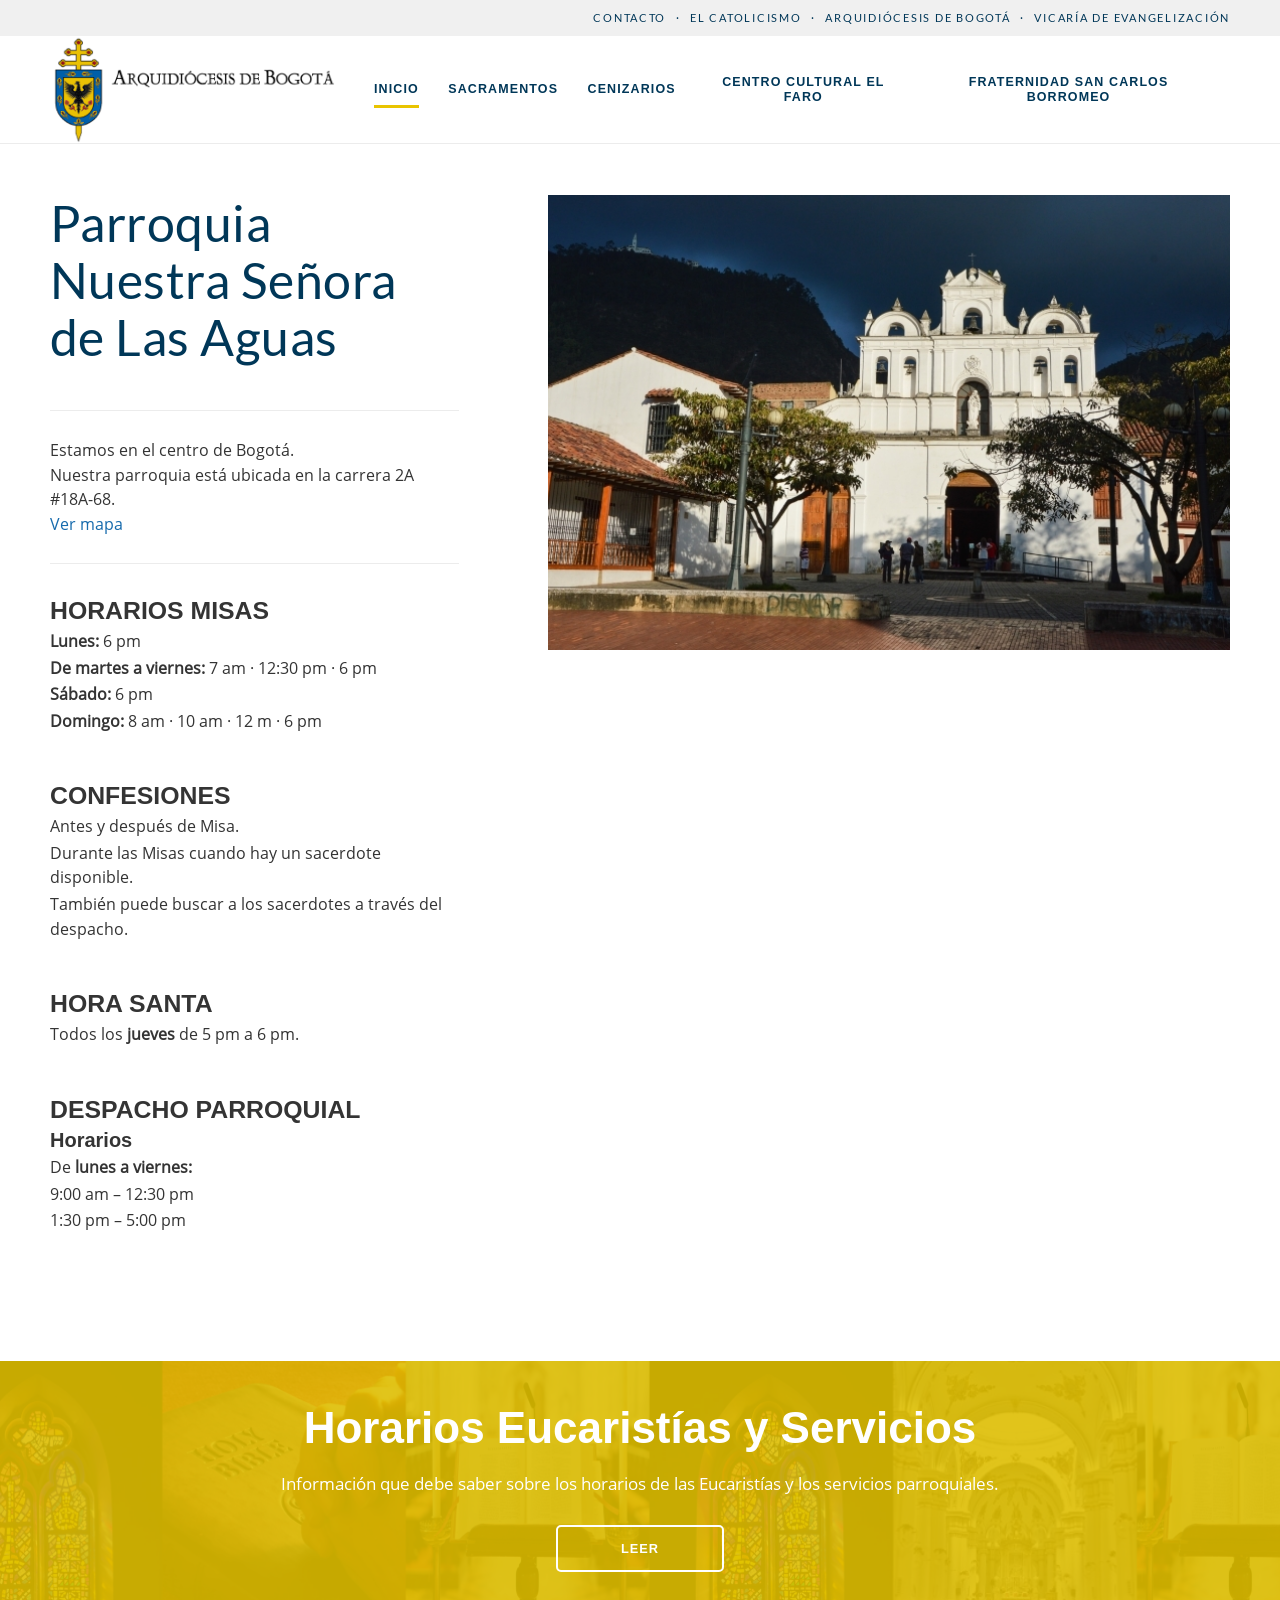
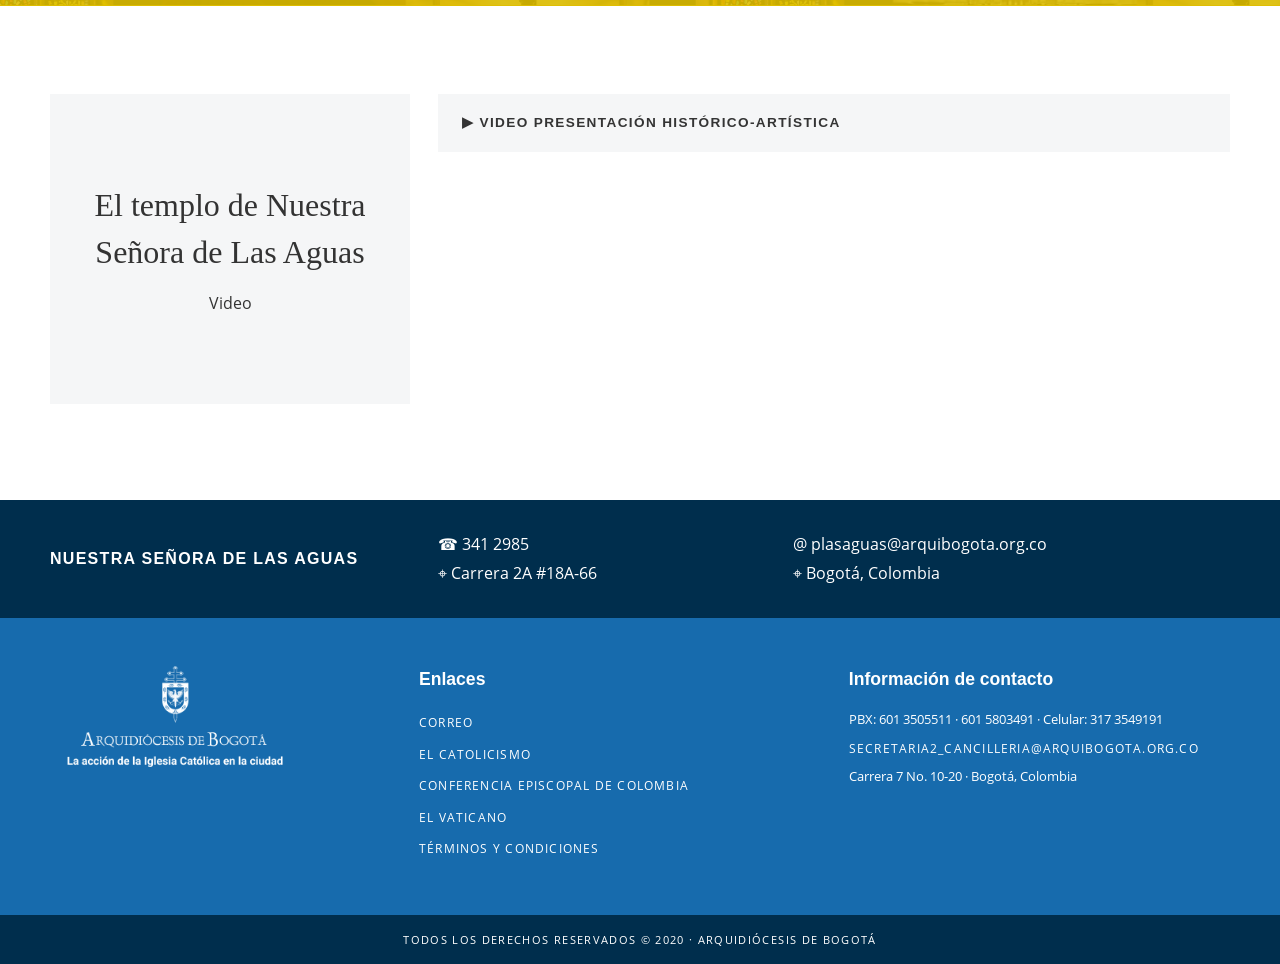
==== index.html @ 917fdbf5 "feat: add static parish website" ====
<!doctype html>
<html lang="es">
  <head>
    <meta charset="utf-8">
    <meta name="viewport" content="width=device-width, initial-scale=1">
    <meta name="description" content="Información, horarios y servicios de la Parroquia Nuestra Señora de Las Aguas en Bogotá.">
    <title>Parroquia Nuestra Señora de Las Aguas</title>
    <link rel="icon" href="assets/favicon.png">
    <link rel="stylesheet" href="styles.css">
    <script src="script.js" defer></script>
  </head>
  <body data-page="inicio">
    <div id="site-header"></div>

    <main id="main-content">
      <section class="container hero" aria-labelledby="home-title">
        <div>
          <h1 id="home-title">Parroquia Nuestra Señora de Las Aguas</h1>
          <div class="hero-intro">
            <p>Estamos en el centro de Bogotá.</p>
            <p>Nuestra parroquia está ubicada en la carrera 2A #18A-68.</p>
            <a href="https://www.google.com/maps/search/?api=1&query=Parroquia+Nuestra+Se%C3%B1ora+de+Las+Aguas+Bogot%C3%A1" target="_blank" rel="noopener noreferrer">Ver mapa</a>
          </div>

          <section class="schedule-block" aria-labelledby="mass-title">
            <h2 id="mass-title">Horarios misas</h2>
            <p><strong>Lunes:</strong> 6 pm</p>
            <p><strong>De martes a viernes:</strong> 7 am · 12:30 pm · 6 pm</p>
            <p><strong>Sábado:</strong> 6 pm</p>
            <p><strong>Domingo:</strong> 8 am · 10 am · 12 m · 6 pm</p>
          </section>

          <section class="schedule-block" aria-labelledby="confession-title">
            <h2 id="confession-title">Confesiones</h2>
            <p>Antes y después de Misa.</p>
            <p>Durante las Misas cuando hay un sacerdote disponible.</p>
            <p>También puede buscar a los sacerdotes a través del despacho.</p>
          </section>

          <section class="schedule-block" aria-labelledby="holy-hour-title">
            <h2 id="holy-hour-title">Hora Santa</h2>
            <p>Todos los <strong>jueves</strong> de 5 pm a 6 pm.</p>
          </section>

          <section class="schedule-block" aria-labelledby="office-title">
            <h2 id="office-title">Despacho parroquial</h2>
            <h3>Horarios</h3>
            <p>De <strong>lunes a viernes:</strong></p>
            <p>9:00 am – 12:30 pm</p>
            <p>1:30 pm – 5:00 pm</p>
          </section>
        </div>

        <div>
          <img class="hero-image" src="assets/iglesia-las-aguas.jpeg" alt="Fachada de la iglesia Nuestra Señora de Las Aguas">
        </div>
      </section>

      <div class="home-lower">
        <section class="feature-banner" aria-labelledby="feature-title">
          <div class="container">
            <h2 id="feature-title">Horarios Eucaristías y Servicios</h2>
            <p>Información que debe saber sobre los horarios de las Eucaristías y los servicios parroquiales.</p>
            <a class="button" href="horarios.html">Leer</a>
          </div>
        </section>

        <section class="container video-section" aria-labelledby="temple-title">
          <div class="video-card">
            <h2 id="temple-title">El templo de Nuestra Señora de Las Aguas</h2>
            <p>Video</p>
          </div>
          <a class="video-link" href="https://www.youtube.com/watch?v=vtWlBnsHJss" target="_blank" rel="noopener noreferrer">▶ Video presentación histórico-artística</a>
        </section>
      </div>
    </main>

    <div id="site-footer"></div>
  </body>
</html>
---- styles.css ----
@font-face {
  font-family: "Lato";
  src: url("assets/fonts/Lato-Regular.ttf") format("truetype");
  font-display: swap;
}

@font-face {
  font-family: "Lato";
  src: url("assets/fonts/Lato-Black.ttf") format("truetype");
  font-weight: 800;
  font-display: swap;
}

@font-face {
  font-family: "Open Sans";
  src: url("assets/fonts/OpenSans-Regular.ttf") format("truetype");
  font-display: swap;
}

:root {
  --navy: #003758;
  --navy-deep: #002e4d;
  --blue: #176bad;
  --gold: #e9c400;
  --ink: #343434;
  --muted: #6b7280;
  --line: #ececec;
  --paper: #ffffff;
  --soft: #f5f6f7;
  --max-width: 1180px;
}

* {
  box-sizing: border-box;
}

html {
  scroll-behavior: smooth;
}

body {
  margin: 0;
  color: var(--ink);
  background: var(--paper);
  font-family: "Open Sans", Arial, sans-serif;
  line-height: 1.55;
}

a {
  color: var(--blue);
  text-decoration: none;
}

a:hover,
a:focus-visible {
  text-decoration: underline;
}

img {
  display: block;
  max-width: 100%;
}

.skip-link {
  position: fixed;
  z-index: 999;
  top: 0.75rem;
  left: 0.75rem;
  padding: 0.65rem 0.9rem;
  color: #fff;
  background: var(--navy);
  transform: translateY(-180%);
}

.skip-link:focus {
  transform: translateY(0);
}

.container {
  width: min(calc(100% - 2.5rem), var(--max-width));
  margin-inline: auto;
}

.topbar {
  min-height: 36px;
  background: #f0f0f0;
  color: var(--navy);
  font-family: "Lato", sans-serif;
  font-size: 0.68rem;
  letter-spacing: 0.16em;
  text-transform: uppercase;
}

.topbar .container {
  display: flex;
  align-items: center;
  justify-content: flex-end;
  min-height: inherit;
  gap: 0.6rem;
}

.topbar a {
  color: inherit;
}

.site-header {
  position: relative;
  z-index: 20;
  border-bottom: 1px solid var(--line);
  background: #fff;
}

.header-row {
  display: grid;
  grid-template-columns: 300px 1fr auto;
  align-items: center;
  min-height: 100px;
  gap: 1.5rem;
}

.brand img {
  width: 285px;
}

.main-nav {
  justify-self: end;
}

.nav-list {
  display: flex;
  align-items: center;
  margin: 0;
  padding: 0;
  list-style: none;
  gap: clamp(1rem, 2.3vw, 2.35rem);
}

.nav-list a {
  display: inline-block;
  padding: 0.7rem 0;
  color: var(--navy);
  font-family: "Lato", sans-serif;
  font-size: 0.78rem;
  font-weight: 800;
  letter-spacing: 0.09em;
  line-height: 1.2;
  text-align: center;
  text-transform: uppercase;
}

.nav-list a[aria-current="page"] {
  box-shadow: inset 0 -3px var(--gold);
}

.menu-toggle {
  display: none;
  width: 44px;
  height: 44px;
  border: 1px solid var(--line);
  border-radius: 4px;
  color: var(--navy);
  background: #fff;
  font-size: 1.45rem;
  cursor: pointer;
}

main {
  min-height: 50vh;
}

.hero {
  display: grid;
  grid-template-columns: minmax(280px, 0.75fr) minmax(420px, 1.25fr);
  gap: clamp(3rem, 7vw, 7rem);
  padding-block: 3.2rem 4rem;
}

.hero h1,
.article h1 {
  margin: 0;
  color: var(--navy);
  font-family: "Lato", sans-serif;
  font-size: clamp(2.2rem, 4vw, 3.1rem);
  font-weight: 400;
  letter-spacing: 0.01em;
  line-height: 1.15;
}

.hero-intro {
  margin: 2.75rem 0 2rem;
  padding-block: 1.65rem;
  border-block: 1px solid var(--line);
}

.hero-intro p {
  margin: 0;
}

.hero-image {
  align-self: start;
  width: 100%;
  aspect-ratio: 1.5 / 1;
  object-fit: cover;
}

.schedule-block {
  margin-block: 0 3rem;
}

.schedule-block h2,
.schedule-block h3,
.article h2 {
  margin: 0 0 0.2rem;
  font-family: "Lato", sans-serif;
  font-weight: 800;
  line-height: 1.2;
}

.schedule-block h2,
.article h2 {
  font-size: 1.55rem;
  text-transform: uppercase;
}

.schedule-block h3 {
  font-size: 1.25rem;
}

.schedule-block p {
  margin: 0.1rem 0;
}

.home-lower {
  padding-top: 1rem;
}

.feature-banner {
  position: relative;
  display: grid;
  min-height: 245px;
  place-items: center;
  color: #fff;
  background: var(--gold) url("assets/fondo-horarios.png") center / cover no-repeat;
  text-align: center;
  isolation: isolate;
}

.feature-banner::before {
  position: absolute;
  z-index: -1;
  inset: 0;
  content: "";
  background: rgba(221, 190, 0, 0.82);
}

.feature-banner h2 {
  margin: 0;
  font-family: "Lato", sans-serif;
  font-size: clamp(2rem, 4vw, 2.75rem);
}

.feature-banner p {
  margin: 0.5rem 0 1.75rem;
  font-size: 1.05rem;
}

.button {
  display: inline-block;
  min-width: 168px;
  padding: 0.75rem 1.5rem;
  border: 2px solid currentColor;
  border-radius: 5px;
  color: inherit;
  font-family: "Lato", sans-serif;
  font-size: 0.8rem;
  font-weight: 800;
  letter-spacing: 0.08em;
  text-transform: uppercase;
}

.button:hover,
.button:focus-visible {
  color: var(--navy);
  background: #fff;
  text-decoration: none;
}

.video-section {
  display: grid;
  grid-template-columns: 360px 1fr;
  gap: 1.75rem;
  padding-block: 5.5rem 6rem;
}

.video-card {
  display: grid;
  min-height: 310px;
  place-content: center;
  padding: 2.5rem;
  background: var(--soft);
  text-align: center;
}

.video-card h2 {
  margin: 0;
  color: #333;
  font-family: Georgia, serif;
  font-size: 2rem;
  font-weight: 400;
  line-height: 1.45;
}

.video-card p {
  margin: 1rem 0 0;
}

.video-link {
  align-self: start;
  padding: 1.15rem 1.5rem;
  color: #343434;
  background: var(--soft);
  font-family: "Lato", sans-serif;
  font-size: 0.85rem;
  font-weight: 800;
  letter-spacing: 0.1em;
  text-transform: uppercase;
}

.article {
  width: min(calc(100% - 2.5rem), 920px);
  margin-inline: auto;
  padding-block: 4.5rem 6rem;
}

.article-header {
  margin-bottom: 2.8rem;
  padding-bottom: 2rem;
  border-bottom: 1px solid var(--line);
}

.article-date {
  margin: 0.8rem 0 0;
  color: var(--muted);
}

.article-section {
  margin-top: 2.5rem;
}

.article p,
.article li {
  font-size: 1.02rem;
}

.article .contact-card {
  margin-top: 2.8rem;
  padding: 1.5rem;
  border-left: 5px solid var(--gold);
  background: var(--soft);
}

.contact-strip {
  color: #fff;
  background: var(--navy-deep);
}

.contact-strip .container {
  display: grid;
  grid-template-columns: 1.1fr 1fr 1.35fr;
  align-items: center;
  min-height: 118px;
  gap: 2rem;
}

.contact-strip strong {
  font-family: "Lato", sans-serif;
  letter-spacing: 0.08em;
  text-transform: uppercase;
}

.contact-strip a {
  color: #fff;
}

.contact-item {
  margin: 0.25rem 0;
}

.footer-main {
  padding-block: 3rem;
  color: #fff;
  background: var(--blue);
}

.footer-grid {
  display: grid;
  grid-template-columns: 1fr 1.2fr 1.25fr;
  gap: clamp(2rem, 5vw, 5rem);
}

.footer-brand img {
  width: 250px;
}

.footer-main h2 {
  margin: 0 0 1rem;
  font-family: "Lato", sans-serif;
  font-size: 1.1rem;
}

.footer-main ul {
  margin: 0;
  padding: 0;
  list-style: none;
}

.footer-main li {
  margin: 0.42rem 0;
}

.footer-main a {
  color: #fff;
  font-size: 0.76rem;
  letter-spacing: 0.1em;
  text-transform: uppercase;
}

.footer-contact p {
  margin: 0.5rem 0;
  font-size: 0.82rem;
}

.footer-bottom {
  padding: 1rem;
  color: #fff;
  background: var(--navy-deep);
  font-size: 0.7rem;
  letter-spacing: 0.12em;
  text-align: center;
  text-transform: uppercase;
}

@media (max-width: 1040px) {
  .header-row {
    grid-template-columns: 260px 1fr auto;
  }

  .brand img {
    width: 245px;
  }

  .menu-toggle {
    display: inline-grid;
    place-items: center;
  }

  .main-nav {
    position: absolute;
    top: 100%;
    right: 0;
    left: 0;
    display: none;
    padding: 1rem 1.25rem;
    border-top: 1px solid var(--line);
    background: #fff;
    box-shadow: 0 8px 20px rgba(0, 40, 70, 0.12);
  }

  .main-nav.is-open {
    display: block;
  }

  .nav-list {
    display: grid;
    gap: 0;
  }

  .nav-list a {
    display: block;
    padding: 0.9rem;
  }

  .hero {
    grid-template-columns: 1fr 1.25fr;
    gap: 2.5rem;
  }
}

@media (max-width: 760px) {
  .topbar {
    display: none;
  }

  .container,
  .article {
    width: min(calc(100% - 2rem), var(--max-width));
  }

  .header-row {
    grid-template-columns: 1fr auto;
    min-height: 82px;
  }

  .hero {
    grid-template-columns: 1fr;
    padding-block: 2.5rem 3rem;
  }

  .hero-image {
    grid-row: 1;
  }

  .hero-intro {
    margin-top: 1.8rem;
  }

  .feature-banner {
    min-height: 310px;
    padding: 2rem 1rem;
    background-image: url("assets/fondo-horarios-movil.png");
  }

  .video-section,
  .contact-strip .container,
  .footer-grid {
    grid-template-columns: 1fr;
  }

  .video-section {
    padding-block: 3rem;
  }

  .contact-strip .container {
    padding-block: 2rem;
    gap: 0.75rem;
  }

  .footer-grid {
    gap: 2.5rem;
  }
}

@media (prefers-reduced-motion: reduce) {
  html {
    scroll-behavior: auto;
  }
}
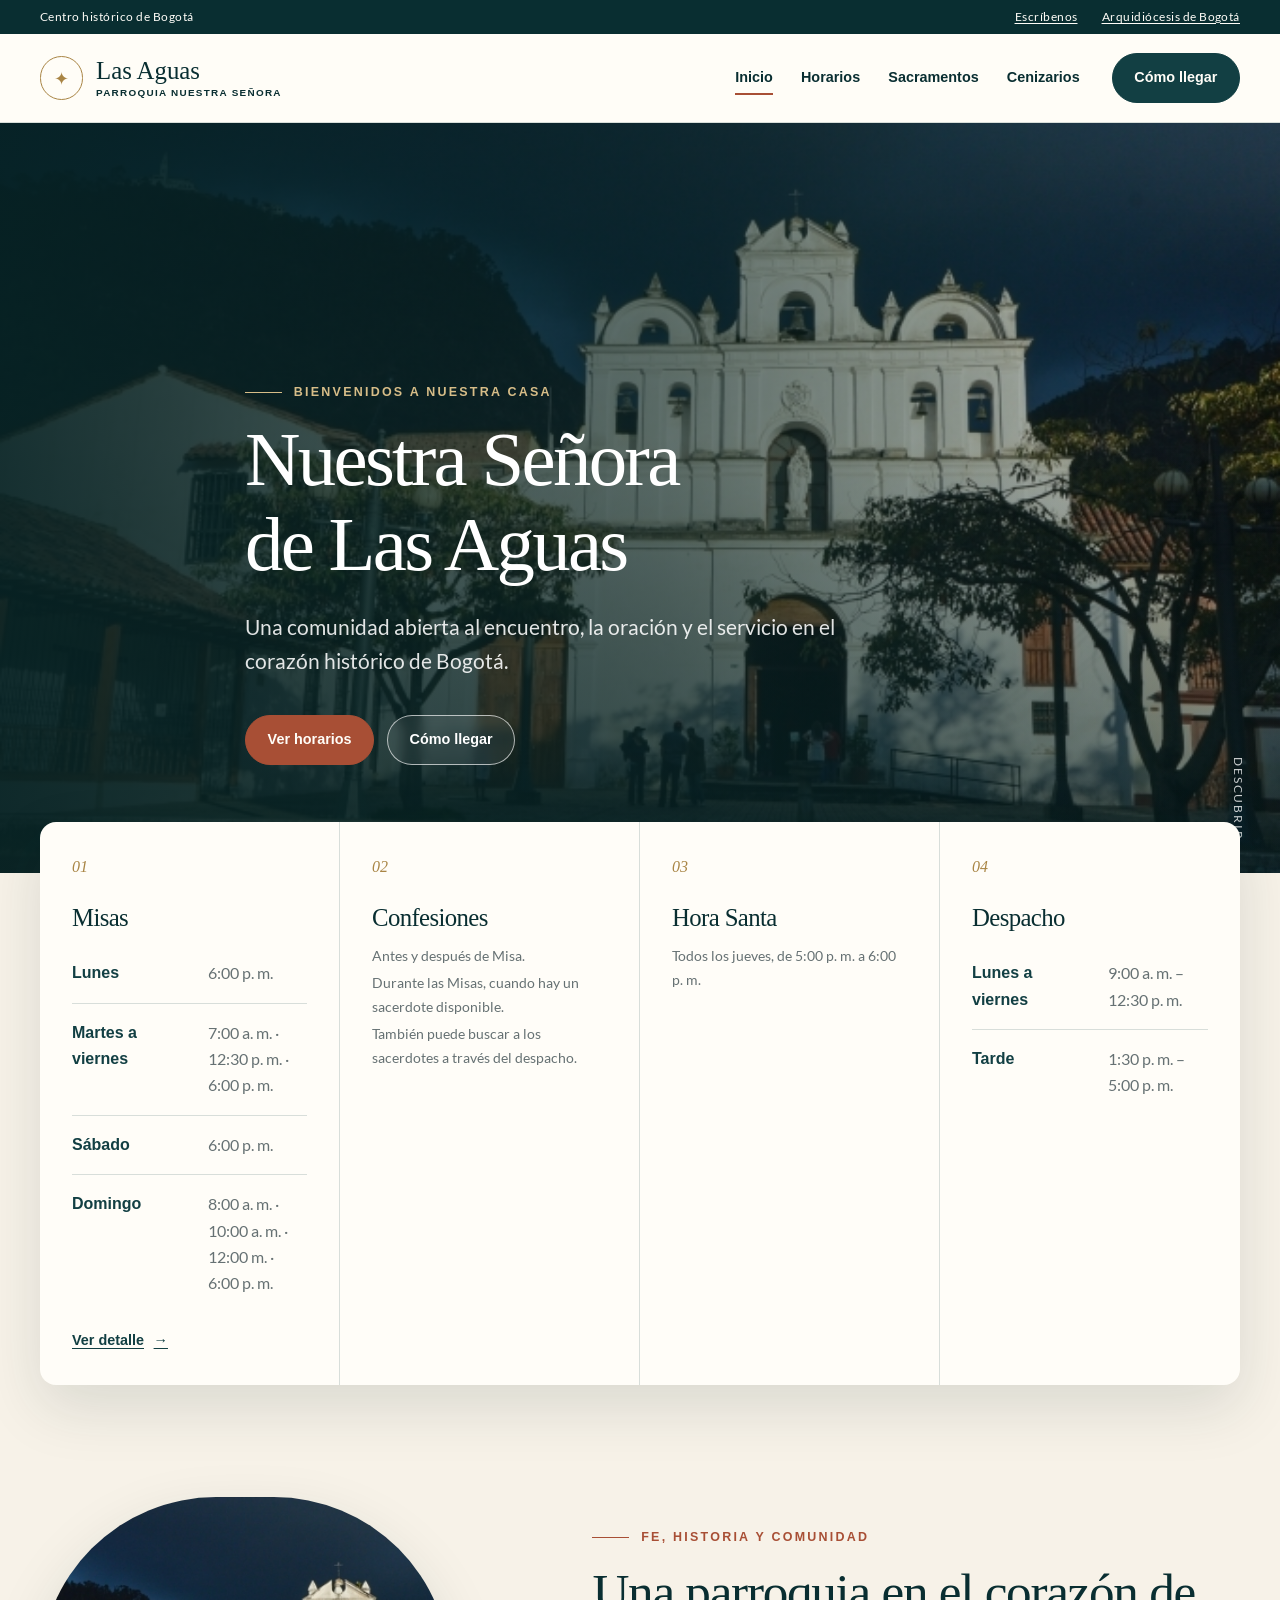
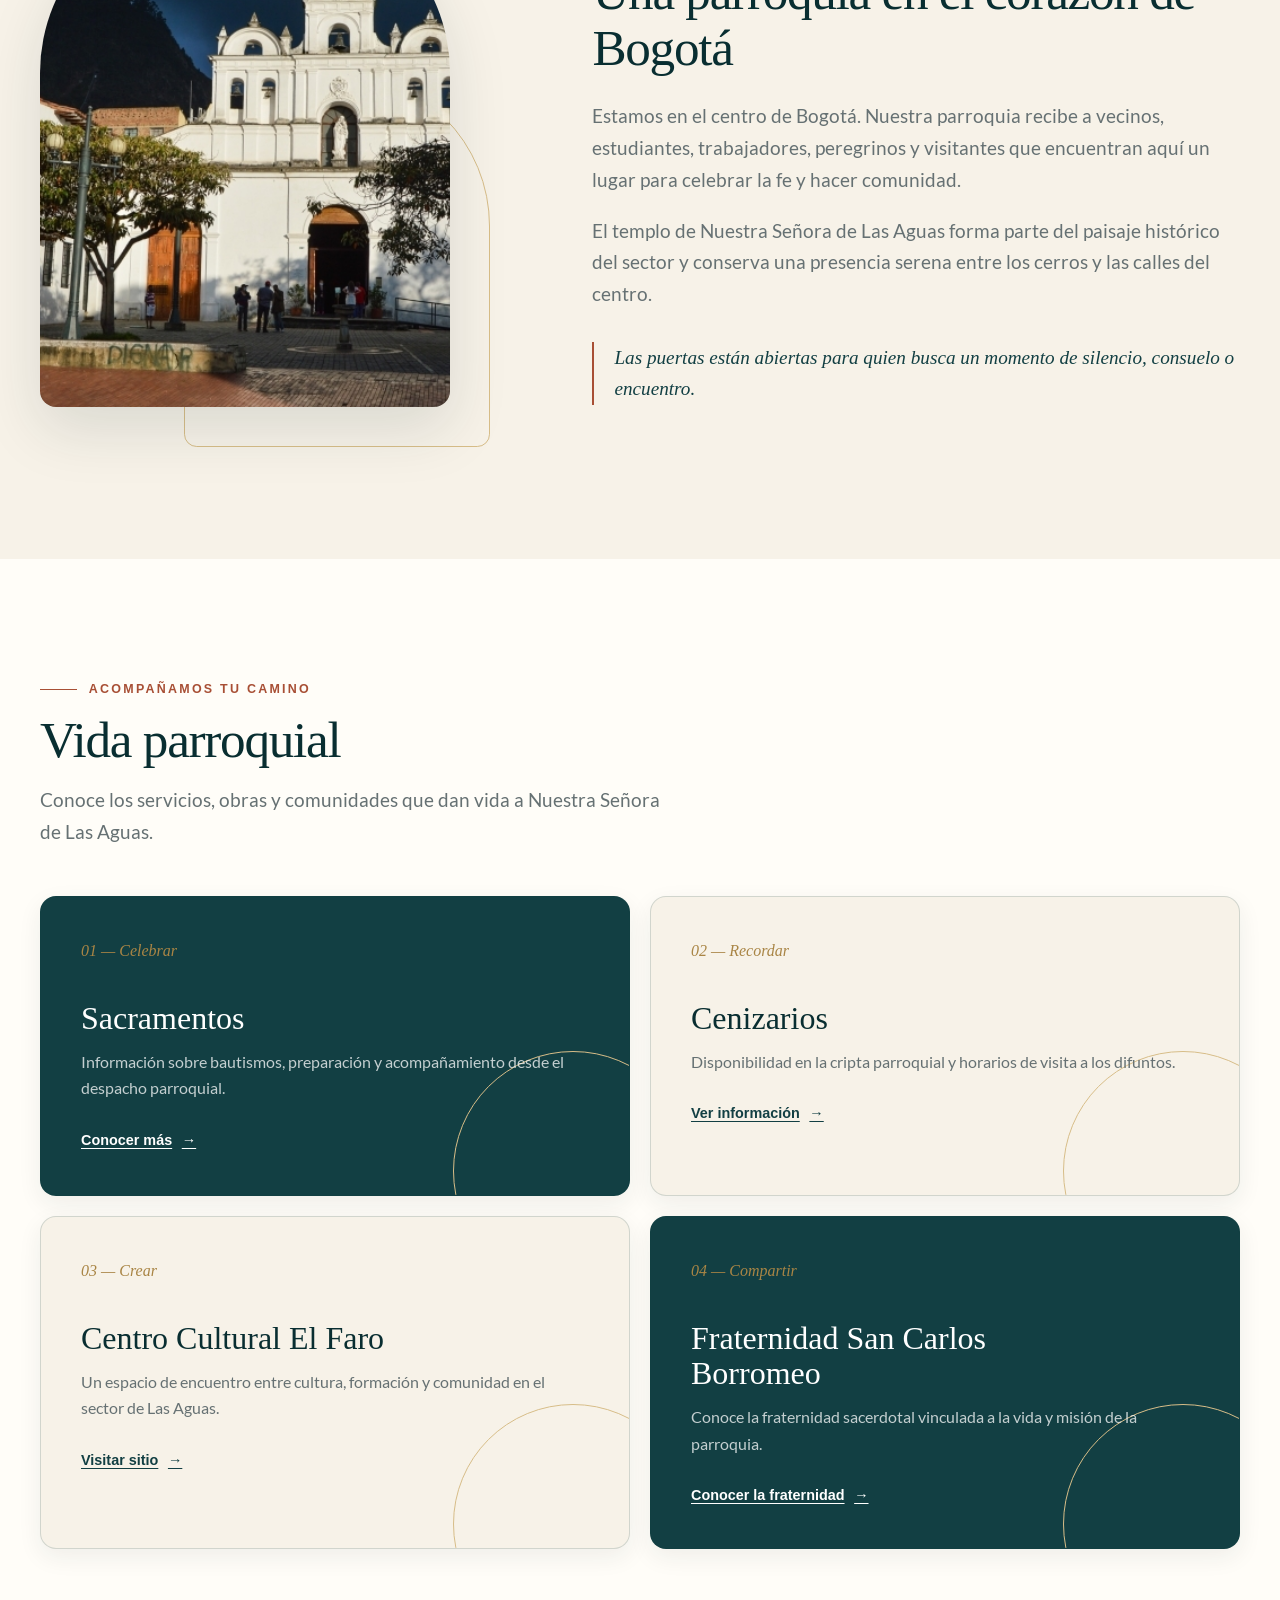
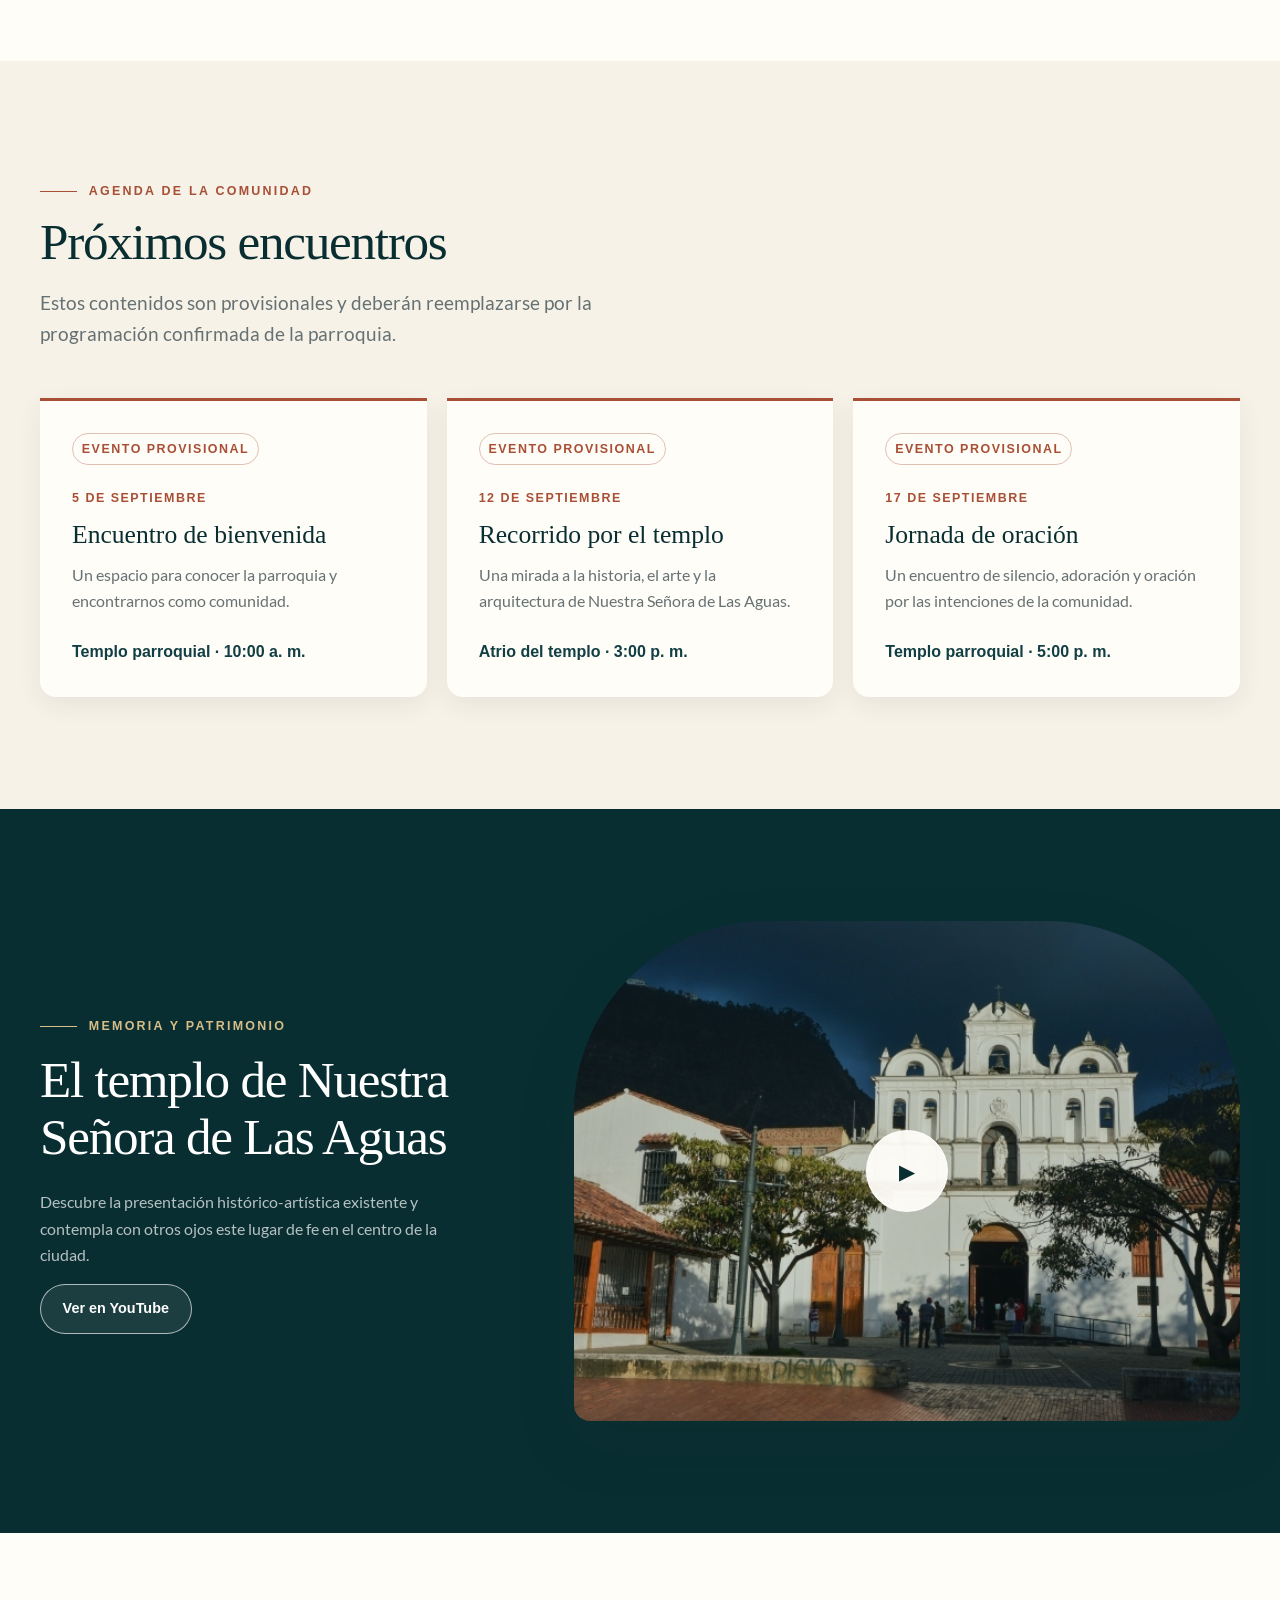
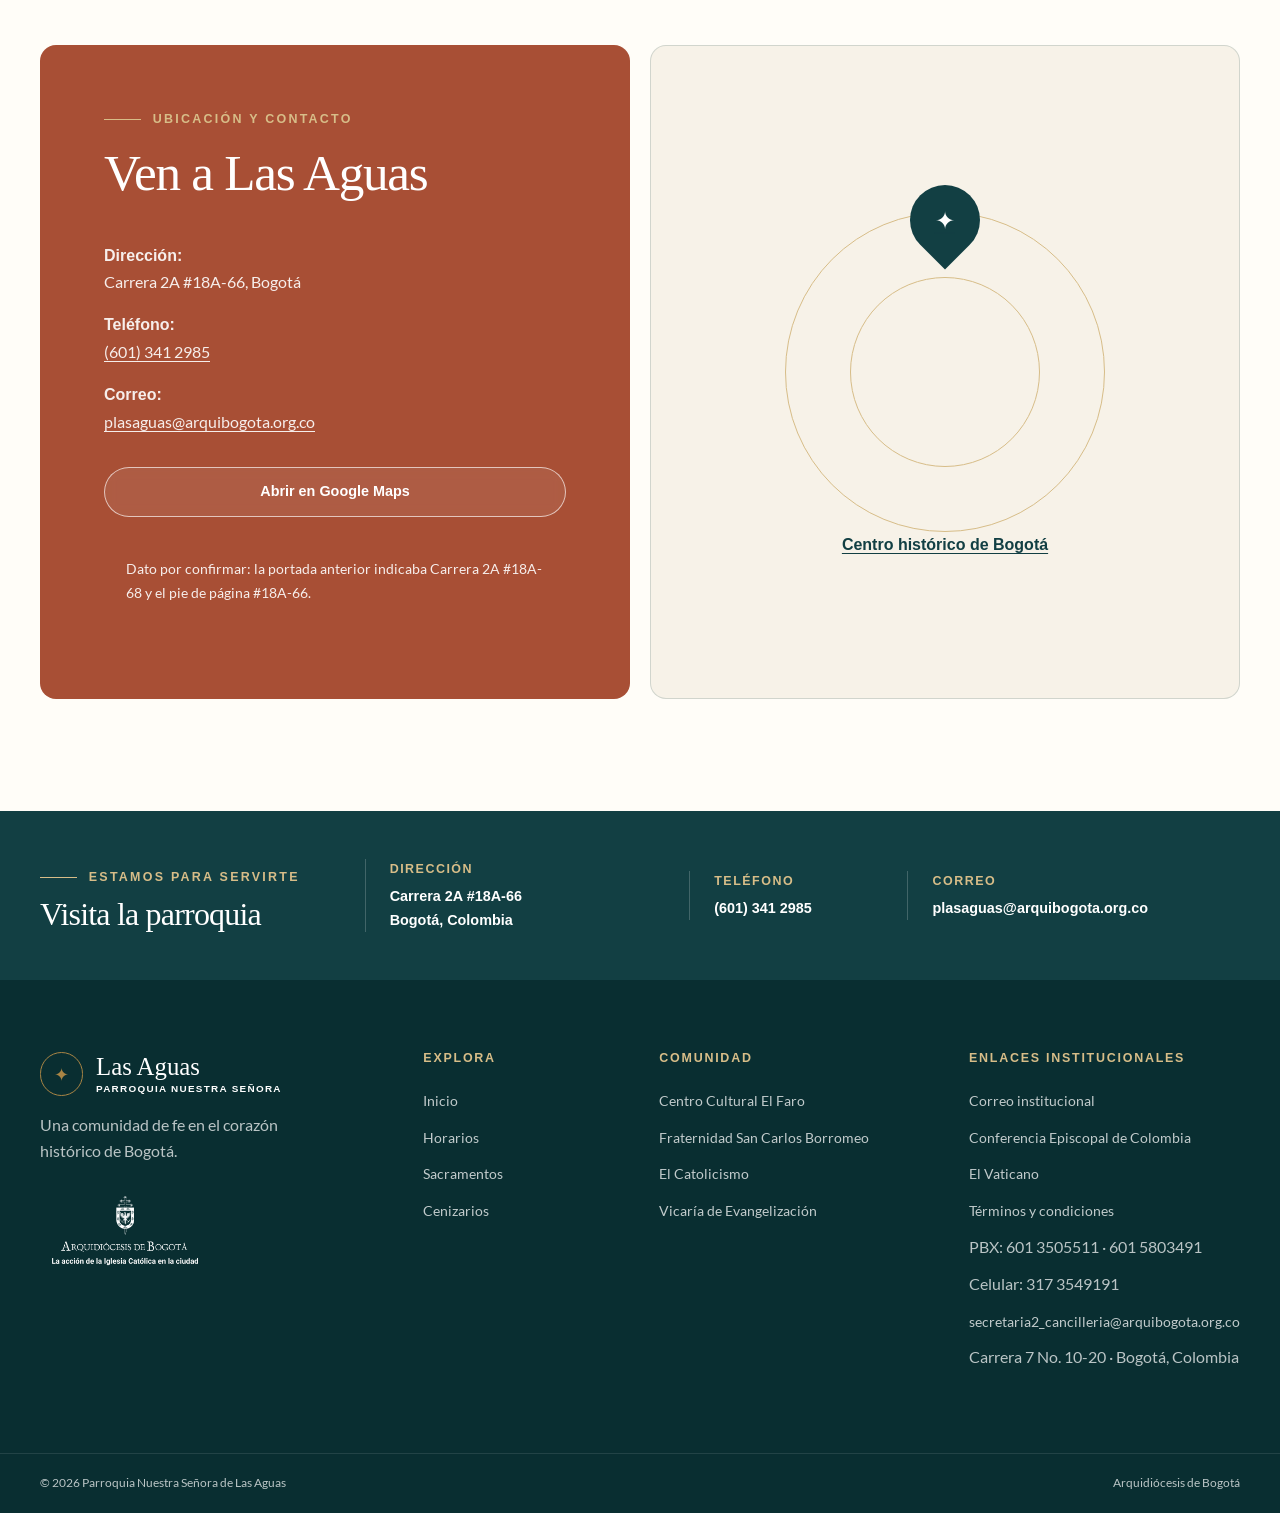
==== commit 77ae0043: "primer_diseño" ====
--- a/index.html
+++ b/index.html
@@ -3,7 +3,7 @@
   <head>
     <meta charset="utf-8">
     <meta name="viewport" content="width=device-width, initial-scale=1">
-    <meta name="description" content="Información, horarios y servicios de la Parroquia Nuestra Señora de Las Aguas en Bogotá.">
+    <meta name="description" content="Información, horarios y servicios de la Parroquia Nuestra Señora de Las Aguas en el centro histórico de Bogotá.">
     <title>Parroquia Nuestra Señora de Las Aguas</title>
     <link rel="icon" href="assets/favicon.png">
     <link rel="stylesheet" href="styles.css">
@@ -13,66 +13,162 @@
     <div id="site-header"></div>
 
     <main id="main-content">
-      <section class="container hero" aria-labelledby="home-title">
-        <div>
-          <h1 id="home-title">Parroquia Nuestra Señora de Las Aguas</h1>
-          <div class="hero-intro">
-            <p>Estamos en el centro de Bogotá.</p>
-            <p>Nuestra parroquia está ubicada en la carrera 2A #18A-68.</p>
-            <a href="https://www.google.com/maps/search/?api=1&query=Parroquia+Nuestra+Se%C3%B1ora+de+Las+Aguas+Bogot%C3%A1" target="_blank" rel="noopener noreferrer">Ver mapa</a>
+      <section class="hero-home" aria-labelledby="home-title">
+        <div class="container hero-content">
+          <span class="eyebrow">Bienvenidos a nuestra casa</span>
+          <h1 id="home-title">Nuestra Señora<br>de Las Aguas</h1>
+          <p>Una comunidad abierta al encuentro, la oración y el servicio en el corazón histórico de Bogotá.</p>
+          <div class="hero-actions">
+            <a class="button terracotta" href="#informacion-rapida">Ver horarios</a>
+            <a class="button secondary" href="https://www.google.com/maps/search/?api=1&query=Parroquia+Nuestra+Se%C3%B1ora+de+Las+Aguas+Bogot%C3%A1" target="_blank" rel="noopener noreferrer">Cómo llegar</a>
           </div>
+        </div>
+        <a class="hero-scroll" href="#informacion-rapida">Descubrir</a>
+      </section>
 
-          <section class="schedule-block" aria-labelledby="mass-title">
-            <h2 id="mass-title">Horarios misas</h2>
-            <p><strong>Lunes:</strong> 6 pm</p>
-            <p><strong>De martes a viernes:</strong> 7 am · 12:30 pm · 6 pm</p>
-            <p><strong>Sábado:</strong> 6 pm</p>
-            <p><strong>Domingo:</strong> 8 am · 10 am · 12 m · 6 pm</p>
-          </section>
-
-          <section class="schedule-block" aria-labelledby="confession-title">
-            <h2 id="confession-title">Confesiones</h2>
-            <p>Antes y después de Misa.</p>
-            <p>Durante las Misas cuando hay un sacerdote disponible.</p>
-            <p>También puede buscar a los sacerdotes a través del despacho.</p>
-          </section>
-
-          <section class="schedule-block" aria-labelledby="holy-hour-title">
-            <h2 id="holy-hour-title">Hora Santa</h2>
-            <p>Todos los <strong>jueves</strong> de 5 pm a 6 pm.</p>
-          </section>
-
-          <section class="schedule-block" aria-labelledby="office-title">
-            <h2 id="office-title">Despacho parroquial</h2>
-            <h3>Horarios</h3>
-            <p>De <strong>lunes a viernes:</strong></p>
-            <p>9:00 am – 12:30 pm</p>
-            <p>1:30 pm – 5:00 pm</p>
-          </section>
-        </div>
-
-        <div>
-          <img class="hero-image" src="assets/iglesia-las-aguas.jpeg" alt="Fachada de la iglesia Nuestra Señora de Las Aguas">
+      <section id="informacion-rapida" class="quick-info" aria-label="Información rápida">
+        <div class="container quick-grid">
+          <article class="quick-card">
+            <span class="quick-number">01</span>
+            <h2>Misas</h2>
+            <div data-schedule="massesHome"></div>
+            <a class="text-link" href="horarios.html">Ver detalle</a>
+          </article>
+          <article class="quick-card">
+            <span class="quick-number">02</span>
+            <h2>Confesiones</h2>
+            <div data-schedule="confessionsHome"></div>
+          </article>
+          <article class="quick-card">
+            <span class="quick-number">03</span>
+            <h2>Hora Santa</h2>
+            <p data-schedule="holyHour"></p>
+          </article>
+          <article class="quick-card">
+            <span class="quick-number">04</span>
+            <h2>Despacho</h2>
+            <div data-schedule="office"></div>
+          </article>
         </div>
       </section>
 
-      <div class="home-lower">
-        <section class="feature-banner" aria-labelledby="feature-title">
-          <div class="container">
-            <h2 id="feature-title">Horarios Eucaristías y Servicios</h2>
-            <p>Información que debe saber sobre los horarios de las Eucaristías y los servicios parroquiales.</p>
-            <a class="button" href="horarios.html">Leer</a>
+      <section class="container welcome" aria-labelledby="welcome-title">
+        <div class="welcome-visual">
+          <img src="assets/iglesia-las-aguas.jpeg" alt="Fachada colonial de la iglesia Nuestra Señora de Las Aguas" loading="lazy">
+        </div>
+        <div class="welcome-copy">
+          <span class="eyebrow">Fe, historia y comunidad</span>
+          <h2 id="welcome-title">Una parroquia en el corazón de Bogotá</h2>
+          <p>Estamos en el centro de Bogotá. Nuestra parroquia recibe a vecinos, estudiantes, trabajadores, peregrinos y visitantes que encuentran aquí un lugar para celebrar la fe y hacer comunidad.</p>
+          <p>El templo de Nuestra Señora de Las Aguas forma parte del paisaje histórico del sector y conserva una presencia serena entre los cerros y las calles del centro.</p>
+          <p class="welcome-note">Las puertas están abiertas para quien busca un momento de silencio, consuelo o encuentro.</p>
+        </div>
+      </section>
+
+      <section class="services" aria-labelledby="services-title">
+        <div class="container">
+          <div class="section-heading">
+            <span class="eyebrow">Acompañamos tu camino</span>
+            <h2 id="services-title">Vida parroquial</h2>
+            <p>Conoce los servicios, obras y comunidades que dan vida a Nuestra Señora de Las Aguas.</p>
           </div>
-        </section>
+          <div class="card-grid">
+            <article class="service-card featured">
+              <span class="card-index">01 — Celebrar</span>
+              <h3>Sacramentos</h3>
+              <p>Información sobre bautismos, preparación y acompañamiento desde el despacho parroquial.</p>
+              <a class="text-link" href="sacramentos.html">Conocer más</a>
+            </article>
+            <article class="service-card">
+              <span class="card-index">02 — Recordar</span>
+              <h3>Cenizarios</h3>
+              <p>Disponibilidad en la cripta parroquial y horarios de visita a los difuntos.</p>
+              <a class="text-link" href="cenizarios.html">Ver información</a>
+            </article>
+            <article class="service-card">
+              <span class="card-index">03 — Crear</span>
+              <h3>Centro Cultural El Faro</h3>
+              <p>Un espacio de encuentro entre cultura, formación y comunidad en el sector de Las Aguas.</p>
+              <a class="text-link" href="https://centroculturalelfaro.wixsite.com/elfaro" target="_blank" rel="noopener noreferrer">Visitar sitio</a>
+            </article>
+            <article class="service-card featured">
+              <span class="card-index">04 — Compartir</span>
+              <h3>Fraternidad San Carlos Borromeo</h3>
+              <p>Conoce la fraternidad sacerdotal vinculada a la vida y misión de la parroquia.</p>
+              <a class="text-link" href="http://sancarlo.org/es/" target="_blank" rel="noopener noreferrer">Conocer la fraternidad</a>
+            </article>
+          </div>
+        </div>
+      </section>
 
-        <section class="container video-section" aria-labelledby="temple-title">
-          <div class="video-card">
-            <h2 id="temple-title">El templo de Nuestra Señora de Las Aguas</h2>
-            <p>Video</p>
+      <section class="events" aria-labelledby="events-title">
+        <div class="container">
+          <div class="section-heading">
+            <span class="eyebrow">Agenda de la comunidad</span>
+            <h2 id="events-title">Próximos encuentros</h2>
+            <p>Estos contenidos son provisionales y deberán reemplazarse por la programación confirmada de la parroquia.</p>
           </div>
-          <a class="video-link" href="https://www.youtube.com/watch?v=vtWlBnsHJss" target="_blank" rel="noopener noreferrer">▶ Video presentación histórico-artística</a>
-        </section>
-      </div>
+          <!-- CONTENIDO PROVISIONAL: reemplazar los tres eventos siguientes. -->
+          <div class="events-grid">
+            <article class="event-card">
+              <span class="provisional-tag">Evento provisional</span>
+              <time datetime="2026-09-05">5 de septiembre</time>
+              <h3>Encuentro de bienvenida</h3>
+              <p>Un espacio para conocer la parroquia y encontrarnos como comunidad.</p>
+              <p class="event-meta">Templo parroquial · 10:00 a. m.</p>
+            </article>
+            <article class="event-card">
+              <span class="provisional-tag">Evento provisional</span>
+              <time datetime="2026-09-12">12 de septiembre</time>
+              <h3>Recorrido por el templo</h3>
+              <p>Una mirada a la historia, el arte y la arquitectura de Nuestra Señora de Las Aguas.</p>
+              <p class="event-meta">Atrio del templo · 3:00 p. m.</p>
+            </article>
+            <article class="event-card">
+              <span class="provisional-tag">Evento provisional</span>
+              <time datetime="2026-09-17">17 de septiembre</time>
+              <h3>Jornada de oración</h3>
+              <p>Un encuentro de silencio, adoración y oración por las intenciones de la comunidad.</p>
+              <p class="event-meta">Templo parroquial · 5:00 p. m.</p>
+            </article>
+          </div>
+        </div>
+      </section>
+
+      <section class="video-feature" aria-labelledby="video-title">
+        <div class="container video-grid">
+          <div class="video-copy">
+            <span class="eyebrow light">Memoria y patrimonio</span>
+            <h2 id="video-title">El templo de Nuestra Señora de Las Aguas</h2>
+            <p>Descubre la presentación histórico-artística existente y contempla con otros ojos este lugar de fe en el centro de la ciudad.</p>
+            <a class="button secondary" href="https://www.youtube.com/watch?v=vtWlBnsHJss" target="_blank" rel="noopener noreferrer">Ver en YouTube</a>
+          </div>
+          <div class="video-frame">
+            <img src="assets/iglesia-las-aguas.jpeg" alt="Vista de la fachada del templo usada como portada del video" loading="lazy">
+            <a class="play-button" href="https://www.youtube.com/watch?v=vtWlBnsHJss" target="_blank" rel="noopener noreferrer" aria-label="Reproducir presentación histórico-artística en YouTube">▶</a>
+          </div>
+        </div>
+      </section>
+
+      <section class="location" aria-labelledby="location-title">
+        <div class="container location-grid">
+          <div class="location-card">
+            <span class="eyebrow light">Ubicación y contacto</span>
+            <h2 id="location-title">Ven a Las Aguas</h2>
+            <div class="location-details">
+              <p><strong>Dirección:</strong><br><span data-parish="address"></span>, Bogotá</p>
+              <p><strong>Teléfono:</strong><br><a href="tel:+576013412985">(601) 341 2985</a></p>
+              <p><strong>Correo:</strong><br><a href="mailto:plasaguas@arquibogota.org.co">plasaguas@arquibogota.org.co</a></p>
+            </div>
+            <a class="button secondary" href="https://www.google.com/maps/search/?api=1&query=Parroquia+Nuestra+Se%C3%B1ora+de+Las+Aguas+Bogot%C3%A1" target="_blank" rel="noopener noreferrer">Abrir en Google Maps</a>
+            <p class="notice">Dato por confirmar: la portada anterior indicaba Carrera 2A #18A-68 y el pie de página #18A-66.</p>
+          </div>
+          <a class="map-card" href="https://www.google.com/maps/search/?api=1&query=Parroquia+Nuestra+Se%C3%B1ora+de+Las+Aguas+Bogot%C3%A1" target="_blank" rel="noopener noreferrer" aria-label="Abrir ubicación de la parroquia en Google Maps">
+            <span class="map-pin" aria-hidden="true"><span>✦</span></span>
+            <strong>Centro histórico de Bogotá</strong>
+          </a>
+        </div>
+      </section>
     </main>
 
     <div id="site-footer"></div>
--- a/styles.css
+++ b/styles.css
@@ -1,547 +1,280 @@
-@font-face {
-  font-family: "Lato";
-  src: url("assets/fonts/Lato-Regular.ttf") format("truetype");
-  font-display: swap;
-}
-
-@font-face {
-  font-family: "Lato";
-  src: url("assets/fonts/Lato-Black.ttf") format("truetype");
-  font-weight: 800;
-  font-display: swap;
-}
-
-@font-face {
-  font-family: "Open Sans";
-  src: url("assets/fonts/OpenSans-Regular.ttf") format("truetype");
-  font-display: swap;
-}
+@font-face { font-family: "Lato"; src: url("assets/fonts/Lato-Regular.ttf") format("truetype"); font-display: swap; }
+@font-face { font-family: "Lato"; src: url("assets/fonts/Lato-Black.ttf") format("truetype"); font-weight: 800; font-display: swap; }
 
 :root {
-  --navy: #003758;
-  --navy-deep: #002e4d;
-  --blue: #176bad;
-  --gold: #e9c400;
-  --ink: #343434;
-  --muted: #6b7280;
-  --line: #ececec;
-  --paper: #ffffff;
-  --soft: #f5f6f7;
-  --max-width: 1180px;
-}
-
-* {
-  box-sizing: border-box;
-}
-
-html {
-  scroll-behavior: smooth;
-}
-
-body {
-  margin: 0;
-  color: var(--ink);
-  background: var(--paper);
-  font-family: "Open Sans", Arial, sans-serif;
-  line-height: 1.55;
-}
-
-a {
-  color: var(--blue);
-  text-decoration: none;
-}
-
-a:hover,
-a:focus-visible {
-  text-decoration: underline;
-}
-
-img {
-  display: block;
-  max-width: 100%;
-}
-
-.skip-link {
-  position: fixed;
-  z-index: 999;
-  top: 0.75rem;
-  left: 0.75rem;
-  padding: 0.65rem 0.9rem;
-  color: #fff;
-  background: var(--navy);
-  transform: translateY(-180%);
-}
-
-.skip-link:focus {
-  transform: translateY(0);
-}
-
-.container {
-  width: min(calc(100% - 2.5rem), var(--max-width));
-  margin-inline: auto;
-}
-
-.topbar {
-  min-height: 36px;
-  background: #f0f0f0;
-  color: var(--navy);
-  font-family: "Lato", sans-serif;
-  font-size: 0.68rem;
-  letter-spacing: 0.16em;
-  text-transform: uppercase;
-}
-
-.topbar .container {
-  display: flex;
-  align-items: center;
-  justify-content: flex-end;
-  min-height: inherit;
-  gap: 0.6rem;
-}
-
-.topbar a {
-  color: inherit;
-}
-
-.site-header {
-  position: relative;
-  z-index: 20;
-  border-bottom: 1px solid var(--line);
-  background: #fff;
-}
-
-.header-row {
-  display: grid;
-  grid-template-columns: 300px 1fr auto;
-  align-items: center;
-  min-height: 100px;
-  gap: 1.5rem;
-}
-
-.brand img {
-  width: 285px;
-}
-
-.main-nav {
-  justify-self: end;
-}
-
-.nav-list {
-  display: flex;
-  align-items: center;
-  margin: 0;
-  padding: 0;
-  list-style: none;
-  gap: clamp(1rem, 2.3vw, 2.35rem);
-}
-
-.nav-list a {
-  display: inline-block;
-  padding: 0.7rem 0;
-  color: var(--navy);
-  font-family: "Lato", sans-serif;
-  font-size: 0.78rem;
-  font-weight: 800;
-  letter-spacing: 0.09em;
-  line-height: 1.2;
-  text-align: center;
-  text-transform: uppercase;
-}
-
-.nav-list a[aria-current="page"] {
-  box-shadow: inset 0 -3px var(--gold);
-}
-
-.menu-toggle {
-  display: none;
-  width: 44px;
-  height: 44px;
-  border: 1px solid var(--line);
-  border-radius: 4px;
-  color: var(--navy);
-  background: #fff;
-  font-size: 1.45rem;
-  cursor: pointer;
-}
-
-main {
-  min-height: 50vh;
-}
-
-.hero {
-  display: grid;
-  grid-template-columns: minmax(280px, 0.75fr) minmax(420px, 1.25fr);
-  gap: clamp(3rem, 7vw, 7rem);
-  padding-block: 3.2rem 4rem;
-}
-
-.hero h1,
-.article h1 {
-  margin: 0;
-  color: var(--navy);
-  font-family: "Lato", sans-serif;
-  font-size: clamp(2.2rem, 4vw, 3.1rem);
-  font-weight: 400;
-  letter-spacing: 0.01em;
-  line-height: 1.15;
-}
-
-.hero-intro {
-  margin: 2.75rem 0 2rem;
-  padding-block: 1.65rem;
-  border-block: 1px solid var(--line);
-}
-
-.hero-intro p {
-  margin: 0;
-}
-
-.hero-image {
-  align-self: start;
-  width: 100%;
-  aspect-ratio: 1.5 / 1;
-  object-fit: cover;
-}
-
-.schedule-block {
-  margin-block: 0 3rem;
-}
-
-.schedule-block h2,
-.schedule-block h3,
-.article h2 {
-  margin: 0 0 0.2rem;
-  font-family: "Lato", sans-serif;
-  font-weight: 800;
-  line-height: 1.2;
-}
-
-.schedule-block h2,
-.article h2 {
-  font-size: 1.55rem;
-  text-transform: uppercase;
-}
-
-.schedule-block h3 {
-  font-size: 1.25rem;
-}
-
-.schedule-block p {
-  margin: 0.1rem 0;
-}
-
-.home-lower {
-  padding-top: 1rem;
-}
-
-.feature-banner {
-  position: relative;
-  display: grid;
-  min-height: 245px;
-  place-items: center;
-  color: #fff;
-  background: var(--gold) url("assets/fondo-horarios.png") center / cover no-repeat;
-  text-align: center;
-  isolation: isolate;
-}
-
-.feature-banner::before {
-  position: absolute;
-  z-index: -1;
-  inset: 0;
-  content: "";
-  background: rgba(221, 190, 0, 0.82);
-}
-
-.feature-banner h2 {
-  margin: 0;
-  font-family: "Lato", sans-serif;
-  font-size: clamp(2rem, 4vw, 2.75rem);
-}
-
-.feature-banner p {
-  margin: 0.5rem 0 1.75rem;
-  font-size: 1.05rem;
-}
-
-.button {
-  display: inline-block;
-  min-width: 168px;
-  padding: 0.75rem 1.5rem;
-  border: 2px solid currentColor;
-  border-radius: 5px;
-  color: inherit;
-  font-family: "Lato", sans-serif;
-  font-size: 0.8rem;
-  font-weight: 800;
-  letter-spacing: 0.08em;
-  text-transform: uppercase;
-}
-
-.button:hover,
-.button:focus-visible {
-  color: var(--navy);
-  background: #fff;
-  text-decoration: none;
-}
-
-.video-section {
-  display: grid;
-  grid-template-columns: 360px 1fr;
-  gap: 1.75rem;
-  padding-block: 5.5rem 6rem;
-}
-
-.video-card {
-  display: grid;
-  min-height: 310px;
-  place-content: center;
-  padding: 2.5rem;
-  background: var(--soft);
-  text-align: center;
-}
-
-.video-card h2 {
-  margin: 0;
-  color: #333;
-  font-family: Georgia, serif;
-  font-size: 2rem;
-  font-weight: 400;
-  line-height: 1.45;
-}
-
-.video-card p {
-  margin: 1rem 0 0;
-}
-
-.video-link {
-  align-self: start;
-  padding: 1.15rem 1.5rem;
-  color: #343434;
-  background: var(--soft);
-  font-family: "Lato", sans-serif;
-  font-size: 0.85rem;
-  font-weight: 800;
-  letter-spacing: 0.1em;
-  text-transform: uppercase;
-}
-
-.article {
-  width: min(calc(100% - 2.5rem), 920px);
-  margin-inline: auto;
-  padding-block: 4.5rem 6rem;
-}
-
-.article-header {
-  margin-bottom: 2.8rem;
-  padding-bottom: 2rem;
-  border-bottom: 1px solid var(--line);
-}
-
-.article-date {
-  margin: 0.8rem 0 0;
-  color: var(--muted);
-}
-
-.article-section {
-  margin-top: 2.5rem;
-}
-
-.article p,
-.article li {
-  font-size: 1.02rem;
-}
-
-.article .contact-card {
-  margin-top: 2.8rem;
-  padding: 1.5rem;
-  border-left: 5px solid var(--gold);
-  background: var(--soft);
-}
-
-.contact-strip {
-  color: #fff;
-  background: var(--navy-deep);
-}
-
-.contact-strip .container {
-  display: grid;
-  grid-template-columns: 1.1fr 1fr 1.35fr;
-  align-items: center;
-  min-height: 118px;
-  gap: 2rem;
-}
-
-.contact-strip strong {
-  font-family: "Lato", sans-serif;
-  letter-spacing: 0.08em;
-  text-transform: uppercase;
-}
-
-.contact-strip a {
-  color: #fff;
-}
-
-.contact-item {
-  margin: 0.25rem 0;
-}
-
-.footer-main {
-  padding-block: 3rem;
-  color: #fff;
-  background: var(--blue);
-}
-
-.footer-grid {
-  display: grid;
-  grid-template-columns: 1fr 1.2fr 1.25fr;
-  gap: clamp(2rem, 5vw, 5rem);
-}
-
-.footer-brand img {
-  width: 250px;
-}
-
-.footer-main h2 {
-  margin: 0 0 1rem;
-  font-family: "Lato", sans-serif;
-  font-size: 1.1rem;
-}
-
-.footer-main ul {
-  margin: 0;
-  padding: 0;
-  list-style: none;
-}
-
-.footer-main li {
-  margin: 0.42rem 0;
-}
-
-.footer-main a {
-  color: #fff;
-  font-size: 0.76rem;
-  letter-spacing: 0.1em;
-  text-transform: uppercase;
-}
-
-.footer-contact p {
-  margin: 0.5rem 0;
-  font-size: 0.82rem;
-}
-
-.footer-bottom {
-  padding: 1rem;
-  color: #fff;
-  background: var(--navy-deep);
-  font-size: 0.7rem;
-  letter-spacing: 0.12em;
-  text-align: center;
-  text-transform: uppercase;
-}
-
-@media (max-width: 1040px) {
-  .header-row {
-    grid-template-columns: 260px 1fr auto;
-  }
-
-  .brand img {
-    width: 245px;
-  }
-
-  .menu-toggle {
-    display: inline-grid;
-    place-items: center;
-  }
-
-  .main-nav {
-    position: absolute;
-    top: 100%;
-    right: 0;
-    left: 0;
-    display: none;
-    padding: 1rem 1.25rem;
-    border-top: 1px solid var(--line);
-    background: #fff;
-    box-shadow: 0 8px 20px rgba(0, 40, 70, 0.12);
-  }
-
-  .main-nav.is-open {
-    display: block;
-  }
-
-  .nav-list {
-    display: grid;
-    gap: 0;
-  }
-
-  .nav-list a {
-    display: block;
-    padding: 0.9rem;
-  }
-
-  .hero {
-    grid-template-columns: 1fr 1.25fr;
-    gap: 2.5rem;
-  }
-}
-
-@media (max-width: 760px) {
-  .topbar {
-    display: none;
-  }
-
-  .container,
-  .article {
-    width: min(calc(100% - 2rem), var(--max-width));
-  }
-
-  .header-row {
-    grid-template-columns: 1fr auto;
-    min-height: 82px;
-  }
-
-  .hero {
-    grid-template-columns: 1fr;
-    padding-block: 2.5rem 3rem;
-  }
-
-  .hero-image {
-    grid-row: 1;
-  }
-
-  .hero-intro {
-    margin-top: 1.8rem;
-  }
-
-  .feature-banner {
-    min-height: 310px;
-    padding: 2rem 1rem;
-    background-image: url("assets/fondo-horarios-movil.png");
-  }
-
-  .video-section,
-  .contact-strip .container,
-  .footer-grid {
-    grid-template-columns: 1fr;
-  }
-
-  .video-section {
-    padding-block: 3rem;
-  }
-
-  .contact-strip .container {
-    padding-block: 2rem;
-    gap: 0.75rem;
-  }
-
-  .footer-grid {
-    gap: 2.5rem;
-  }
+  --ivory: #f7f2e8;
+  --paper: #fffdf8;
+  --paper-deep: #eee5d5;
+  --petrol: #123f43;
+  --petrol-dark: #092e31;
+  --gold: #a98545;
+  --gold-light: #d7bd88;
+  --terracotta: #a84f35;
+  --ink: #253133;
+  --muted: #667173;
+  --line: rgba(18, 63, 67, 0.16);
+  --white: #fff;
+  --font-serif: Georgia, "Times New Roman", serif;
+  --font-sans: "Lato", Arial, sans-serif;
+  --text-xs: 0.78rem;
+  --text-sm: 0.9rem;
+  --text-base: 1rem;
+  --text-lg: 1.2rem;
+  --space-1: 0.5rem;
+  --space-2: 0.75rem;
+  --space-3: 1rem;
+  --space-4: 1.5rem;
+  --space-5: 2rem;
+  --space-6: 3rem;
+  --space-7: 4.5rem;
+  --space-8: 7rem;
+  --radius-sm: 0.5rem;
+  --radius-md: 1rem;
+  --radius-lg: 1.5rem;
+  --shadow-sm: 0 8px 24px rgba(28, 39, 39, 0.07);
+  --shadow-md: 0 22px 60px rgba(20, 45, 44, 0.13);
+  --max-width: 1200px;
+  --header-height: 88px;
+}
+
+*, *::before, *::after { box-sizing: border-box; }
+html { scroll-behavior: smooth; }
+body { margin: 0; overflow-x: hidden; color: var(--ink); background: var(--ivory); font-family: var(--font-sans); line-height: 1.65; }
+img { display: block; max-width: 100%; }
+a { color: var(--petrol); text-decoration-thickness: 1px; text-underline-offset: 0.2em; }
+button, a { -webkit-tap-highlight-color: transparent; }
+:focus-visible { outline: 3px solid var(--terracotta); outline-offset: 4px; border-radius: 2px; }
+h1, h2, h3, p { overflow-wrap: break-word; }
+h1, h2, h3 { color: var(--petrol-dark); font-family: var(--font-serif); font-weight: 400; line-height: 1.1; }
+h1 { font-size: clamp(2.65rem, 6vw, 5.7rem); letter-spacing: -0.035em; }
+h2 { font-size: clamp(2.05rem, 4vw, 3.6rem); letter-spacing: -0.025em; }
+h3 { font-size: clamp(1.35rem, 2vw, 1.75rem); }
+.container { width: min(calc(100% - 3rem), var(--max-width)); margin-inline: auto; }
+.sr-only { position: absolute; width: 1px; height: 1px; padding: 0; margin: -1px; overflow: hidden; clip: rect(0, 0, 0, 0); white-space: nowrap; border: 0; }
+.skip-link { position: fixed; z-index: 1000; top: 1rem; left: 1rem; padding: 0.8rem 1rem; color: var(--white); background: var(--petrol-dark); transform: translateY(-180%); }
+.skip-link:focus { transform: translateY(0); }
+.eyebrow { display: inline-flex; align-items: center; gap: 0.75rem; color: var(--terracotta); font-size: var(--text-xs); font-weight: 800; letter-spacing: 0.18em; text-transform: uppercase; }
+.eyebrow::before { width: 2.3rem; height: 1px; background: currentColor; content: ""; }
+.eyebrow.light { color: var(--gold-light); }
+.section-heading { max-width: 720px; margin-bottom: var(--space-6); }
+.section-heading h2 { margin: 0.8rem 0 1rem; }
+.section-heading p { max-width: 630px; margin: 0; color: var(--muted); font-size: var(--text-lg); }
+
+.utility-bar { color: var(--paper); background: var(--petrol-dark); font-size: var(--text-xs); letter-spacing: 0.04em; }
+.utility-inner { display: flex; min-height: 34px; align-items: center; justify-content: space-between; }
+.utility-links { display: flex; gap: 1.5rem; }
+.utility-bar a { color: inherit; }
+.site-header { position: relative; z-index: 50; border-bottom: 1px solid var(--line); background: rgba(255, 253, 248, 0.97); }
+.header-row { display: flex; min-height: var(--header-height); align-items: center; justify-content: space-between; gap: 2rem; }
+.brand { display: inline-flex; align-items: center; gap: 0.8rem; color: var(--petrol-dark); text-decoration: none; }
+.brand-mark { display: grid; width: 2.7rem; height: 2.7rem; flex: 0 0 auto; place-items: center; border: 1px solid var(--gold); border-radius: 50%; color: var(--gold); font-size: 1.15rem; }
+.brand strong, .brand small { display: block; line-height: 1.05; }
+.brand strong { font-family: var(--font-serif); font-size: 1.55rem; font-weight: 400; }
+.brand small { margin-top: 0.27rem; font-size: 0.62rem; font-weight: 800; letter-spacing: 0.13em; text-transform: uppercase; }
+.main-nav { display: flex; align-items: center; gap: clamp(1.2rem, 2.5vw, 2.5rem); }
+.nav-list { display: flex; margin: 0; padding: 0; list-style: none; gap: clamp(1rem, 2.2vw, 2.2rem); }
+.nav-list a { position: relative; display: block; padding: 1rem 0; color: var(--petrol-dark); font-size: var(--text-sm); font-weight: 800; text-decoration: none; }
+.nav-list a::after { position: absolute; right: 0; bottom: 0.65rem; left: 0; height: 2px; background: var(--terracotta); content: ""; transform: scaleX(0); transition: transform 180ms ease; }
+.nav-list a:hover::after, .nav-list a:focus-visible::after, .nav-list a[aria-current="page"]::after { transform: scaleX(1); }
+.nav-cta, .button { display: inline-flex; min-height: 48px; align-items: center; justify-content: center; padding: 0.75rem 1.35rem; border: 1px solid var(--petrol); border-radius: 999px; color: var(--paper); background: var(--petrol); font-size: var(--text-sm); font-weight: 800; text-decoration: none; transition: color 180ms ease, background 180ms ease, transform 180ms ease; }
+.nav-cta:hover, .button:hover { color: var(--petrol); background: transparent; transform: translateY(-2px); }
+.button.secondary { border-color: rgba(255,255,255,.65); color: var(--white); background: rgba(255,255,255,.08); backdrop-filter: blur(6px); }
+.button.secondary:hover { color: var(--petrol-dark); background: var(--paper); }
+.button.terracotta { border-color: var(--terracotta); background: var(--terracotta); }
+.button.terracotta:hover { color: var(--terracotta); background: transparent; }
+.text-link { display: inline-flex; align-items: center; gap: 0.6rem; font-size: var(--text-sm); font-weight: 800; }
+.text-link::after { content: "→"; transition: transform 180ms ease; }
+.text-link:hover::after { transform: translateX(4px); }
+.menu-toggle { display: none; width: 48px; height: 48px; border: 1px solid var(--line); border-radius: 50%; color: var(--petrol); background: transparent; cursor: pointer; }
+.menu-icon, .menu-icon::before, .menu-icon::after { display: block; width: 20px; height: 2px; margin: auto; background: currentColor; content: ""; transition: transform 180ms ease; }
+.menu-icon::before { transform: translateY(-6px); }
+.menu-icon::after { transform: translateY(4px); }
+.menu-toggle[aria-expanded="true"] .menu-icon { background: transparent; }
+.menu-toggle[aria-expanded="true"] .menu-icon::before { transform: translateY(0) rotate(45deg); }
+.menu-toggle[aria-expanded="true"] .menu-icon::after { transform: translateY(-2px) rotate(-45deg); }
+
+.hero-home { position: relative; display: grid; min-height: min(750px, calc(100vh - 122px)); align-items: end; color: var(--white); background: var(--petrol-dark); isolation: isolate; }
+.hero-home::before { position: absolute; z-index: -2; inset: 0; background: url("assets/iglesia-las-aguas.jpeg") center 42% / cover no-repeat; content: ""; }
+.hero-home::after { position: absolute; z-index: -1; inset: 0; background: linear-gradient(90deg, rgba(6,34,36,.92) 0%, rgba(6,34,36,.62) 52%, rgba(6,34,36,.15) 100%), linear-gradient(0deg, rgba(6,34,36,.55), transparent 58%); content: ""; }
+.hero-content { max-width: 790px; padding-block: clamp(5rem, 12vh, 9rem); }
+.hero-home .eyebrow { color: var(--gold-light); }
+.hero-home h1 { max-width: 780px; margin: 1rem 0 1.4rem; color: var(--white); }
+.hero-home p { max-width: 610px; margin: 0; color: rgba(255,255,255,.88); font-size: clamp(1.05rem, 2vw, 1.3rem); }
+.hero-actions { display: flex; flex-wrap: wrap; gap: 0.8rem; margin-top: 2.3rem; }
+.hero-scroll { position: absolute; right: 2rem; bottom: 2rem; color: rgba(255,255,255,.8); font-size: var(--text-xs); letter-spacing: .15em; text-decoration: none; text-transform: uppercase; writing-mode: vertical-rl; }
+
+.quick-info { position: relative; z-index: 3; margin-top: -3.2rem; }
+.quick-grid { display: grid; grid-template-columns: repeat(4, 1fr); overflow: hidden; border-radius: var(--radius-md); background: var(--paper); box-shadow: var(--shadow-md); }
+.quick-card { min-width: 0; padding: 2rem; border-right: 1px solid var(--line); }
+.quick-card:last-child { border: 0; }
+.quick-number { display: block; margin-bottom: 1.5rem; color: var(--gold); font-family: var(--font-serif); font-size: 1rem; font-style: italic; }
+.quick-card h2 { margin: 0 0 0.8rem; font-size: 1.55rem; }
+.quick-card p { margin: 0.2rem 0; color: var(--muted); font-size: var(--text-sm); }
+.quick-card .text-link { margin-top: 1rem; }
+
+.welcome { display: grid; grid-template-columns: .82fr 1.18fr; align-items: center; gap: clamp(3rem, 8vw, 7rem); padding-block: var(--space-8); }
+.welcome-visual { position: relative; padding: 0 2.5rem 2.5rem 0; }
+.welcome-visual::after { position: absolute; z-index: -1; right: 0; bottom: 0; width: 68%; height: 68%; border: 1px solid var(--gold-light); border-radius: 12rem 12rem var(--radius-md) var(--radius-md); content: ""; }
+.welcome-visual img { width: 100%; min-height: 510px; border-radius: 11rem 11rem var(--radius-md) var(--radius-md); box-shadow: var(--shadow-md); object-fit: cover; }
+.welcome-copy h2 { margin: 1rem 0 1.5rem; }
+.welcome-copy p { color: var(--muted); font-size: var(--text-lg); }
+.welcome-note { margin-top: 2rem; padding-left: 1.25rem; border-left: 2px solid var(--terracotta); color: var(--petrol) !important; font-family: var(--font-serif); font-style: italic; }
+
+.services { padding-block: var(--space-8); background: var(--paper); }
+.card-grid { display: grid; grid-template-columns: repeat(2, 1fr); gap: 1.25rem; }
+.service-card { position: relative; min-height: 300px; overflow: hidden; padding: 2.5rem; border: 1px solid var(--line); border-radius: var(--radius-md); background: var(--ivory); box-shadow: var(--shadow-sm); isolation: isolate; }
+.service-card::after { position: absolute; z-index: -1; right: -4rem; bottom: -6rem; width: 15rem; height: 15rem; border: 1px solid var(--gold-light); border-radius: 50%; content: ""; }
+.service-card.featured { color: var(--white); background: var(--petrol); }
+.service-card.featured h3, .service-card.featured a { color: var(--white); }
+.service-card .card-index { color: var(--gold); font-family: var(--font-serif); font-style: italic; }
+.service-card h3 { max-width: 420px; margin: 2.3rem 0 .8rem; font-size: 2rem; }
+.service-card p { max-width: 500px; margin: 0 0 1.5rem; color: var(--muted); }
+.service-card.featured p { color: rgba(255,255,255,.75); }
+
+.events { padding-block: var(--space-8); }
+.events-grid { display: grid; grid-template-columns: repeat(3, 1fr); gap: 1.25rem; }
+.event-card { display: flex; min-height: 285px; flex-direction: column; padding: 2rem; border-top: 3px solid var(--terracotta); border-radius: 0 0 var(--radius-md) var(--radius-md); background: var(--paper); box-shadow: var(--shadow-sm); }
+.event-card time, .provisional-tag { color: var(--terracotta); font-size: var(--text-xs); font-weight: 800; letter-spacing: .12em; text-transform: uppercase; }
+.provisional-tag { display: inline-block; align-self: start; margin-bottom: 1.4rem; padding: .3rem .55rem; border: 1px solid rgba(168,79,53,.35); border-radius: 999px; }
+.event-card h3 { margin: .8rem 0; }
+.event-card p { margin: 0; color: var(--muted); }
+.event-card .event-meta { margin-top: auto; padding-top: 1.5rem; color: var(--petrol); font-weight: 800; }
+
+.video-feature { padding-block: var(--space-8); color: var(--white); background: var(--petrol-dark); }
+.video-grid { display: grid; grid-template-columns: .8fr 1.2fr; align-items: center; gap: clamp(3rem, 7vw, 6rem); }
+.video-copy h2 { margin: 1rem 0 1.5rem; color: var(--white); }
+.video-copy p { color: rgba(255,255,255,.7); }
+.video-frame { position: relative; overflow: hidden; border-radius: 12rem 12rem var(--radius-md) var(--radius-md); box-shadow: var(--shadow-md); }
+.video-frame img { width: 100%; aspect-ratio: 4/3; object-fit: cover; }
+.video-frame::after { position: absolute; inset: 0; background: rgba(9,46,49,.2); content: ""; }
+.play-button { position: absolute; z-index: 2; top: 50%; left: 50%; display: grid; width: 82px; height: 82px; place-items: center; border: 1px solid rgba(255,255,255,.8); border-radius: 50%; color: var(--petrol-dark); background: rgba(255,253,248,.94); font-size: 1.3rem; text-decoration: none; transform: translate(-50%, -50%); transition: transform 180ms ease; }
+.play-button:hover { transform: translate(-50%, -50%) scale(1.06); }
+
+.location { padding-block: var(--space-8); background: var(--paper); }
+.location-grid { display: grid; grid-template-columns: 1fr 1fr; gap: 1.25rem; }
+.location-card, .map-card { min-height: 390px; border-radius: var(--radius-md); }
+.location-card { display: flex; flex-direction: column; justify-content: center; padding: clamp(2rem, 5vw, 4rem); color: var(--white); background: var(--terracotta); }
+.location-card h2 { margin: 1rem 0; color: var(--white); }
+.location-card p, .location-card a { color: rgba(255,255,255,.9); }
+.location-details { display: grid; gap: 1rem; margin: 1.5rem 0 2rem; }
+.location-details p { margin: 0; }
+.map-card { position: relative; display: grid; overflow: hidden; place-items: center; border: 1px solid var(--line); background: var(--ivory); text-align: center; isolation: isolate; }
+.map-card::before, .map-card::after { position: absolute; z-index: -1; border: 1px solid var(--gold-light); border-radius: 50%; content: ""; }
+.map-card::before { width: 320px; height: 320px; }
+.map-card::after { width: 190px; height: 190px; }
+.map-pin { display: grid; width: 70px; height: 70px; place-items: center; border-radius: 50% 50% 50% 0; color: var(--white); background: var(--petrol); font-size: 1.5rem; transform: rotate(-45deg); }
+.map-pin span { transform: rotate(45deg); }
+
+.inner-hero { position: relative; display: grid; min-height: 430px; place-items: center; overflow: hidden; color: var(--white); background: var(--petrol-dark); text-align: center; isolation: isolate; }
+.inner-hero::before { position: absolute; z-index: -2; inset: 0; background: url("assets/iglesia-las-aguas.jpeg") center / cover; content: ""; transform: scale(1.03); }
+.inner-hero::after { position: absolute; z-index: -1; inset: 0; background: rgba(9,46,49,.78); content: ""; }
+.inner-hero h1 { max-width: 950px; margin: 1rem auto 0; color: var(--white); font-size: clamp(2.7rem, 6vw, 5rem); }
+.inner-hero p { max-width: 680px; margin: 1rem auto 0; color: rgba(255,255,255,.8); font-size: var(--text-lg); }
+.inner-hero .eyebrow { color: var(--gold-light); }
+.content-section { padding-block: var(--space-8); }
+.content-section.paper { background: var(--paper); }
+.content-grid { display: grid; grid-template-columns: repeat(2, 1fr); gap: 1.25rem; }
+.info-card { padding: clamp(1.8rem, 4vw, 3rem); border: 1px solid var(--line); border-radius: var(--radius-md); background: var(--paper); box-shadow: var(--shadow-sm); }
+.paper .info-card { background: var(--ivory); }
+.info-card.accent { color: var(--white); background: var(--petrol); }
+.info-card.accent h2, .info-card.accent h3, .info-card.accent a { color: var(--white); }
+.info-card h2 { margin: 0 0 1.5rem; font-size: clamp(1.8rem, 3vw, 2.6rem); }
+.info-card h3 { margin: 2rem 0 .8rem; }
+.info-card p { color: var(--muted); }
+.info-card.accent p { color: rgba(255,255,255,.78); }
+.info-card.full { grid-column: 1 / -1; }
+.schedule-list { margin: 0; }
+.schedule-list div { display: grid; grid-template-columns: minmax(120px, .8fr) 1.2fr; gap: 1rem; padding: 1rem 0; border-bottom: 1px solid var(--line); }
+.schedule-list div:last-child { border: 0; }
+.schedule-list dt { color: var(--petrol); font-weight: 800; }
+.schedule-list dd { margin: 0; color: var(--muted); }
+.accent .schedule-list div { border-color: rgba(255,255,255,.17); }
+.accent .schedule-list dt { color: var(--gold-light); }
+.accent .schedule-list dd { color: var(--white); }
+.notice { margin-top: 1.5rem; padding: 1rem 1.2rem; border-left: 3px solid var(--terracotta); background: rgba(168,79,53,.08); font-size: var(--text-sm); }
+.date-label { color: var(--terracotta); font-size: var(--text-xs); font-weight: 800; letter-spacing: .14em; text-transform: uppercase; }
+.detail-layout { display: grid; grid-template-columns: minmax(0, 1.25fr) minmax(280px, .75fr); gap: 1.25rem; align-items: start; }
+.sidebar-card { position: sticky; top: 1.5rem; padding: 2rem; border-radius: var(--radius-md); color: var(--white); background: var(--terracotta); }
+.sidebar-card h2, .sidebar-card a { color: var(--white); }
+.sidebar-card h2 { margin-top: 0; font-size: 2rem; }
+.sidebar-card p { margin: .5rem 0; }
+
+.contact-band { padding-block: 3rem; color: var(--white); background: var(--petrol); }
+.contact-band-grid { display: grid; grid-template-columns: 1.1fr 1.1fr .7fr 1.25fr; align-items: center; gap: 2rem; }
+.contact-band h2 { margin: .55rem 0 0; color: var(--white); font-size: 2rem; }
+.contact-band a { display: flex; min-width: 0; flex-direction: column; padding-left: 1.5rem; border-left: 1px solid rgba(255,255,255,.2); color: var(--white); text-decoration: none; }
+.contact-band a span { color: var(--gold-light); font-size: var(--text-xs); font-weight: 800; letter-spacing: .12em; text-transform: uppercase; }
+.contact-band a strong { margin-top: .35rem; overflow-wrap: anywhere; font-size: var(--text-sm); }
+.site-footer { color: rgba(255,255,255,.72); background: var(--petrol-dark); }
+.footer-grid { display: grid; grid-template-columns: 1.3fr .7fr 1fr 1fr; gap: clamp(2rem, 5vw, 5rem); padding-block: 4.5rem; }
+.brand-footer { color: var(--white); }
+.footer-intro p { max-width: 260px; }
+.footer-intro img { width: 170px; margin-top: 2rem; }
+.site-footer h2 { margin: 0 0 1.3rem; color: var(--gold-light); font-family: var(--font-sans); font-size: var(--text-xs); font-weight: 800; letter-spacing: .14em; text-transform: uppercase; }
+.site-footer ul { margin: 0; padding: 0; list-style: none; }
+.site-footer li { margin: .65rem 0; }
+.site-footer li a { color: rgba(255,255,255,.75); font-size: var(--text-sm); text-decoration: none; }
+.site-footer li a:hover { color: var(--white); text-decoration: underline; }
+.footer-bottom { padding-block: 1.2rem; border-top: 1px solid rgba(255,255,255,.1); font-size: var(--text-xs); }
+.footer-bottom .container { display: flex; justify-content: space-between; gap: 1rem; }
+
+@media (max-width: 1000px) {
+  .quick-grid { grid-template-columns: repeat(2, 1fr); }
+  .quick-card:nth-child(2) { border-right: 0; }
+  .quick-card:nth-child(-n+2) { border-bottom: 1px solid var(--line); }
+  .contact-band-grid { grid-template-columns: repeat(2, 1fr); }
+  .contact-band a:nth-child(2) { border-left: 0; }
+  .footer-grid { grid-template-columns: 1.3fr repeat(2, 1fr); }
+  .footer-grid > :last-child { grid-column: 2 / -1; }
+}
+
+@media (max-width: 900px) {
+  :root { --header-height: 78px; --space-8: 5rem; }
+  .menu-toggle { display: block; }
+  .main-nav { position: absolute; top: 100%; right: 0; left: 0; display: none; align-items: stretch; padding: 1.2rem 1.5rem 1.5rem; border-top: 1px solid var(--line); background: var(--paper); box-shadow: var(--shadow-md); }
+  .main-nav.is-open { display: block; }
+  .nav-list { display: grid; gap: 0; }
+  .nav-list a { padding: .9rem 0; border-bottom: 1px solid var(--line); }
+  .nav-list a::after { display: none; }
+  .nav-cta { width: 100%; margin-top: 1rem; }
+  .welcome, .video-grid, .location-grid, .detail-layout { grid-template-columns: 1fr; }
+  .welcome-visual { max-width: 610px; }
+  .video-copy { max-width: 650px; }
+  .sidebar-card { position: static; }
+  .footer-grid { grid-template-columns: repeat(2, 1fr); }
+  .footer-grid > :last-child { grid-column: auto; }
+}
+
+@media (max-width: 680px) {
+  :root { --space-7: 3.5rem; --space-8: 4.25rem; }
+  .container { width: min(calc(100% - 2rem), var(--max-width)); }
+  .utility-inner > span, .utility-links a:last-child { display: none; }
+  .utility-inner { justify-content: flex-end; }
+  .brand strong { font-size: 1.35rem; }
+  .brand small { font-size: .55rem; }
+  .brand-mark { width: 2.4rem; height: 2.4rem; }
+  .hero-home { min-height: 670px; align-items: center; }
+  .hero-home::after { background: linear-gradient(90deg, rgba(6,34,36,.87), rgba(6,34,36,.52)), linear-gradient(0deg, rgba(6,34,36,.7), transparent); }
+  .hero-content { padding-block: 5rem 8rem; }
+  .hero-scroll { display: none; }
+  .hero-actions .button { width: 100%; }
+  .quick-info { margin-top: -2.25rem; }
+  .quick-grid, .card-grid, .events-grid, .content-grid, .footer-grid, .contact-band-grid { grid-template-columns: 1fr; }
+  .quick-card { border-right: 0; border-bottom: 1px solid var(--line); }
+  .quick-card:nth-child(3) { border-bottom: 1px solid var(--line); }
+  .welcome-visual { padding: 0 1.3rem 1.3rem 0; }
+  .welcome-visual img { min-height: 410px; border-radius: 8rem 8rem var(--radius-md) var(--radius-md); }
+  .service-card { min-height: 260px; padding: 2rem; }
+  .video-grid { display: flex; flex-direction: column-reverse; }
+  .inner-hero { min-height: 360px; }
+  .info-card.full { grid-column: auto; }
+  .schedule-list div { grid-template-columns: 1fr; gap: .15rem; }
+  .contact-band a { padding: 1.2rem 0 0; border-top: 1px solid rgba(255,255,255,.2); border-left: 0; }
+  .footer-grid > :last-child { grid-column: auto; }
+  .footer-bottom .container { flex-direction: column; }
 }
 
 @media (prefers-reduced-motion: reduce) {
-  html {
-    scroll-behavior: auto;
-  }
-}
+  html { scroll-behavior: auto; }
+  *, *::before, *::after { scroll-behavior: auto !important; transition-duration: .01ms !important; animation-duration: .01ms !important; animation-iteration-count: 1 !important; }
+}
